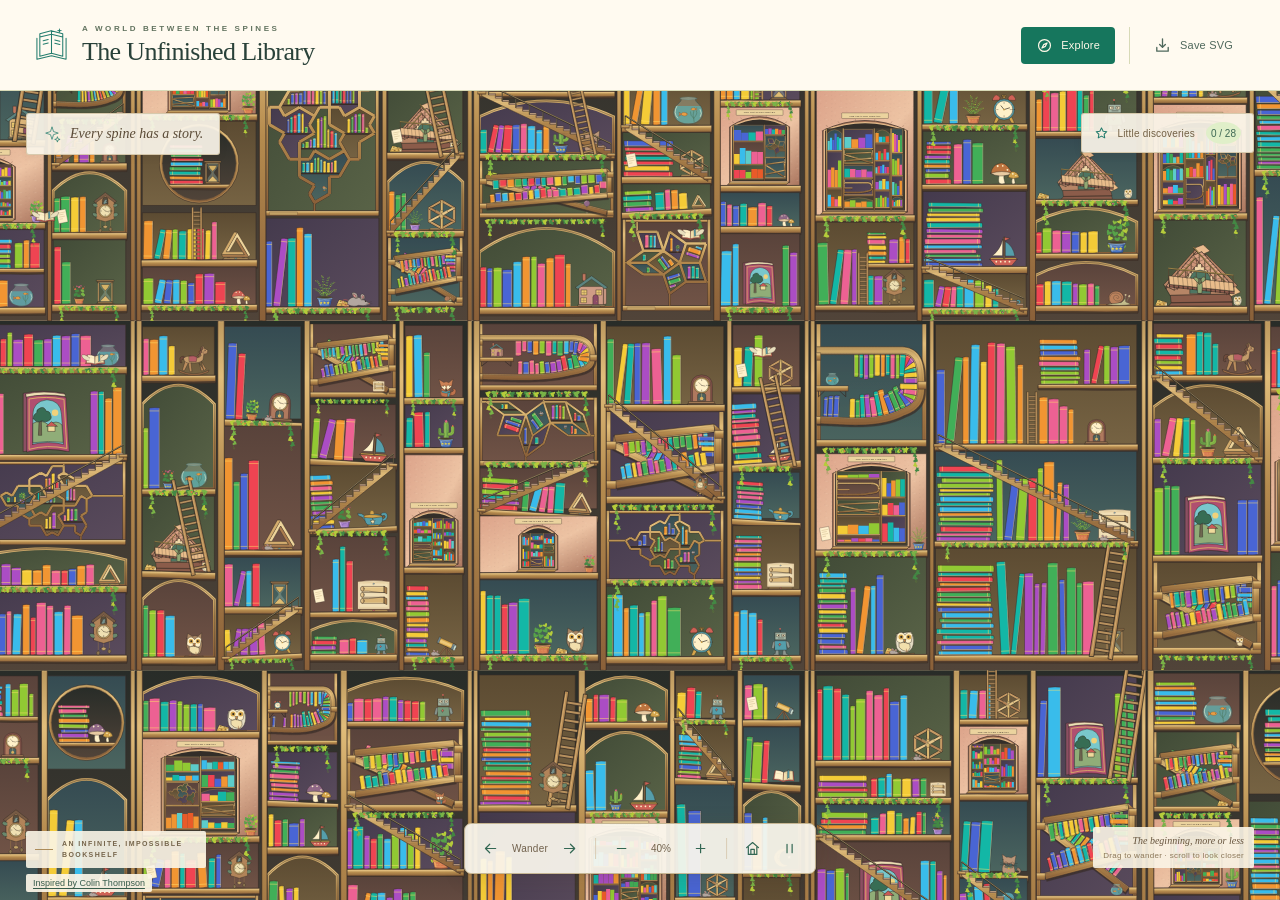
==== index.html @ 86d106a5 "Build infinite whimsical SVG library" ====
<!doctype html>
<html lang="en">
  <head>
    <meta charset="utf-8" />
    <meta name="viewport" content="width=device-width, initial-scale=1" />
    <meta name="theme-color" content="#f4efdf" />
    <meta name="description" content="Wander through an infinite illustrated library of 200 literary puns, curling shelves, impossible curios, Penrose and Hat compartments, and very small inhabitants." />
    <title>The Unfinished Library</title>
    <link rel="stylesheet" href="styles.css" />
    <script type="module" src="app.js"></script>
  </head>
  <body>
    <a class="skip-link" href="#stage">Skip to the bookshelf</a>
    <header class="masthead">
      <a class="wordmark" href="#stage" aria-label="The Unfinished Library, home">
        <svg class="wordmark-icon" viewBox="0 0 42 44" aria-hidden="true">
          <path d="M7 8.5 20.5 5l14 3.5v27L21 32 7 35.5zM21 5v27M7 12.5 21 9l13.5 3.5M11 17l6-1.5M11 21l6-1.5M25 16l6 1.5M25 20l6 1.5" />
          <path d="M3.5 14v25L21 35l17.5 4V14" />
          <path class="wordmark-star" d="m30.5 1.5.8 2.6 2.7.7-2.7.8-.8 2.6-.7-2.6-2.6-.8 2.6-.7z" />
        </svg>
        <span class="wordmark-copy">
          <span class="eyebrow">A world between the spines</span>
          <h1 class="library-title">The Unfinished Library</h1>
        </span>
      </a>
      <nav class="header-actions" aria-label="Library tools">
        <button id="explore-btn" class="button button-explore" type="button">
          <svg viewBox="0 0 20 20" aria-hidden="true"><circle cx="10" cy="10" r="7"/><path d="m13 7-2 4-4 2 2-4z"/></svg>
          <span>Explore</span>
        </button>
        <button id="export-btn" class="button button-quiet" type="button">
          <svg viewBox="0 0 20 20" aria-hidden="true"><path d="M10 3v9m-3-3 3 3 3-3M4 12v4h12v-4"/></svg>
          <span>Save SVG</span>
        </button>
      </nav>
    </header>

    <main id="stage" class="stage" tabindex="0" aria-label="Interactive illustrated bookshelf. Drag to wander, scroll to zoom. Use arrow keys to move and plus or minus to zoom.">
      <svg id="world" xmlns="http://www.w3.org/2000/svg" role="img" aria-label="An endless whimsical bookshelf with 200 literary puns, curved and folding shelves, Penrose and Hat compartments, impossible curios and stairways, tiny mice, toys, and toadstools" preserveAspectRatio="xMidYMid slice">
        <title>The Unfinished Library</title>
        <desc>A bright illustrated library of curling shelves, colourful books, potted plants and trailing vines that continues in every direction and within its own smallest shelves.</desc>
      </svg>

      <div class="intro-chip" aria-hidden="true">
        <svg viewBox="0 0 20 20"><path d="m10 2 1.7 5.3L17 9l-5.3 1.7L10 16l-1.7-5.3L3 9l5.3-1.7zM16 13l.7 2.3L19 16l-2.3.7L16 19l-.7-2.3L13 16l2.3-.7z"/></svg>
        <span>Every spine has a story.</span>
      </div>

      <div class="discovery-counter" title="Discover hidden inhabitants by selecting them">
        <svg viewBox="0 0 20 20" aria-hidden="true"><path d="m10 2.5 2.2 4.4 4.8.7-3.5 3.4.8 4.8-4.3-2.3-4.3 2.3.8-4.8L3 7.6l4.8-.7z"/></svg>
        <span class="counter-label">Little discoveries</span>
        <span id="found-count" class="counter-value">0</span>
      </div>

      <div id="book-toast" class="book-toast" role="status" aria-live="polite" hidden></div>

      <div class="navigation-dock" aria-label="View controls">
        <div class="dock-group wander-controls">
          <button id="pan-left" class="icon-button" type="button" aria-label="Wander left" title="Wander left (←)">
            <svg viewBox="0 0 20 20" aria-hidden="true"><path d="M16 10H4m5-5-5 5 5 5"/></svg>
          </button>
          <span class="dock-caption">Wander</span>
          <button id="pan-right" class="icon-button" type="button" aria-label="Wander right" title="Wander right (→)">
            <svg viewBox="0 0 20 20" aria-hidden="true"><path d="M4 10h12m-5-5 5 5-5 5"/></svg>
          </button>
        </div>
        <span class="dock-divider" aria-hidden="true"></span>
        <div class="dock-group zoom-controls">
          <button id="zoom-out" class="icon-button" type="button" aria-label="Zoom out" title="Zoom out (−)">
            <svg viewBox="0 0 20 20" aria-hidden="true"><path d="M5 10h10"/></svg>
          </button>
          <output id="zoom-readout" class="zoom-readout" aria-label="Zoom level">40%</output>
          <button id="zoom-in" class="icon-button" type="button" aria-label="Zoom in" title="Zoom in (+)">
            <svg viewBox="0 0 20 20" aria-hidden="true"><path d="M5 10h10M10 5v10"/></svg>
          </button>
        </div>
        <span class="dock-divider" aria-hidden="true"></span>
        <button id="home-btn" class="icon-button" type="button" aria-label="Return to the beginning" title="Return to the beginning (Home)">
          <svg viewBox="0 0 20 20" aria-hidden="true"><path d="m3 9 7-6 7 6M5 8v9h10V8M8 17v-6h4v6"/></svg>
        </button>
        <button id="motion-btn" class="icon-button" type="button" aria-label="Pause little animations" aria-pressed="false" title="Pause little animations">
          <svg class="pause-icon" viewBox="0 0 20 20" aria-hidden="true"><path d="M7 5v10M13 5v10"/></svg>
          <svg class="play-icon" viewBox="0 0 20 20" aria-hidden="true"><path d="m7 4 9 6-9 6z"/></svg>
        </button>
      </div>

      <div class="scene-caption">
        <span class="caption-rule" aria-hidden="true"></span>
        <span>An infinite, impossible bookshelf</span>
      </div>
      <div class="view-details">
        <span id="location-label">The beginning, more or less</span>
        <span id="hint">Drag to wander · scroll to look closer</span>
      </div>
      <a class="inspiration-credit" href="https://en.wikipedia.org/wiki/Colin_Thompson_(writer)" target="_blank" rel="noopener noreferrer">Inspired by Colin Thompson</a>
      <p id="status" class="sr-only" role="status" aria-live="polite"></p>
    </main>

  </body>
</html>
---- styles.css ----
:root {
  color-scheme: light;
  --paper: #fff4d6;
  --paper-light: #fffaf0;
  --ink: #294139;
  --ink-soft: #62735f;
  --brass: #237c6d;
  --line: #d8dab7;
  --accent: #16765d;
  --accent-hover: #125f52;
  --accent-soft: #e5f2d1;
  --header-height: 91px;
  font-family: "Avenir Next", Avenir, "Segoe UI", sans-serif;
  color: var(--ink);
  background: var(--paper);
}

* { box-sizing: border-box; }
html, body { width: 100%; height: 100%; margin: 0; overflow: hidden; }
body { display: flex; flex-direction: column; }
button, a { -webkit-tap-highlight-color: transparent; }
button { font: inherit; color: inherit; }
button:focus-visible, a:focus-visible, .stage:focus-visible { outline: 2px solid #158c7d; outline-offset: 4px; }
button { cursor: pointer; }
.skip-link { position: fixed; top: -60px; left: 15px; z-index: 20; padding: 11px 16px; background: var(--ink); color: var(--paper-light); border-radius: 4px; font-size: 12px; text-decoration: none; }
.skip-link:focus { top: 12px; }
svg { display: block; }
button svg, .discovery-counter svg { width: 19px; height: 19px; fill: none; stroke: currentColor; stroke-width: 1.4; stroke-linecap: round; stroke-linejoin: round; }

.masthead {
  position: relative;
  z-index: 10;
  flex: 0 0 var(--header-height);
  display: flex;
  align-items: center;
  justify-content: space-between;
  gap: 24px;
  padding: 0 34px;
  background: var(--paper-light);
  border-bottom: 1px solid var(--line);
}
.wordmark { display: flex; align-items: center; gap: 13px; color: var(--ink); text-decoration: none; white-space: nowrap; }
.wordmark-icon { width: 35px; height: 40px; fill: none; stroke: var(--brass); stroke-width: 1.25; stroke-linejoin: round; stroke-linecap: round; }
.wordmark-star { fill: var(--brass); stroke: none; }
.wordmark-copy { display: flex; flex-direction: column; gap: 4px; }
.eyebrow { font-size: 8px; font-weight: 600; letter-spacing: 2.6px; text-transform: uppercase; color: var(--ink-soft); }
.library-title { margin: 0; font-family: Georgia, "Times New Roman", serif; font-size: 26px; font-weight: 400; letter-spacing: -.65px; line-height: 1.13; }
.header-actions { display: flex; align-items: center; gap: 14px; }
.button { border: 0; display: inline-flex; align-items: center; justify-content: center; gap: 8px; height: 37px; padding: 0 13px; font-size: 11px; letter-spacing: .2px; transition: background .15s, color .15s; white-space: nowrap; }
.button-explore { background: var(--accent); color: #fff9e8; border-radius: 4px; padding: 0 15px; }
.button-explore:hover { background: var(--accent-hover); }
.button-explore svg { width: 17px; height: 17px; }
.button-quiet { background: transparent; color: #4f685c; }
.button-quiet:hover { background: var(--accent-soft); border-radius: 4px; }
.header-actions .button-quiet:last-child { border-left: 1px solid var(--line); padding-left: 23px; border-radius: 0; }

.stage { position: relative; flex: 1 1 auto; min-height: 0; width: 100%; overflow: hidden; background: #f9e9b8; touch-action: none; cursor: grab; isolation: isolate; }
.stage:focus { outline-offset: -3px; }
.stage.grabbing, .stage.is-dragging { cursor: grabbing; }
#world { display: block; width: 100%; height: 100%; background: #ffedbb; user-select: none; -webkit-user-select: none; }
#motion-world { position: absolute; inset: 0; width: 100%; height: 100%; overflow: hidden; pointer-events: none; user-select: none; -webkit-user-select: none; contain: layout paint style; transform: translateZ(0); will-change: transform; }
:is(#world,#motion-world) text { user-select: none; }
:is(#world,#motion-world) :is(.book,.discovery,.portal) { cursor: pointer; }
#motion-world .discovery { pointer-events: visiblePainted; }
#world .book:hover { filter: brightness(1.12); }
:is(#world,#motion-world) .discovery:hover { filter: brightness(1.15) drop-shadow(0 0 3px #fee8a4); }
#world .portal:hover { filter: brightness(1.16); }
/* Decorative foliage can drape over a spine or plaque without hiding its tap target. */
#world .trailing-vine { pointer-events: none; }

.intro-chip, .discovery-counter, .navigation-dock, .scene-caption, .view-details, .book-toast { position: absolute; z-index: 2; }
.intro-chip {
  top: 22px;
  left: 26px;
  display: flex;
  gap: 9px;
  align-items: center;
  padding: 11px 16px;
  border: 1px solid #cbbd9bbb;
  border-radius: 3px;
  background: #faf5e9ed;
  box-shadow: 0 2px 8px #3c291812;
  color: #5b4b37;
  pointer-events: none;
}
.intro-chip svg { width: 18px; height: 18px; fill: none; stroke: var(--brass); stroke-width: .8; }
.intro-chip span { font-family: Georgia, "Times New Roman", serif; font-size: 14px; font-style: italic; }
.discovery-counter { top: 22px; right: 26px; display: flex; align-items: center; gap: 8px; min-height: 40px; padding: 8px 12px; border: 1px solid #cbbd9bbb; border-radius: 3px; background: #faf5e9ed; color: #736145; box-shadow: 0 2px 8px #3c291812; }
.discovery-counter svg { width: 15px; height: 15px; stroke: var(--brass); }
.counter-label { font-size: 10px; letter-spacing: .2px; }
.counter-value { display: grid; place-items: center; min-width: 22px; height: 22px; padding: 0 5px; margin-left: 3px; border-radius: 50%; background: #e0efc9; color: #3d6753; font-size: 10px; font-variant-numeric: tabular-nums; }
.navigation-dock { bottom: 26px; left: 50%; transform: translateX(-50%); display: flex; align-items: center; gap: 4px; height: 51px; padding: 5px 9px; background: #faf7edee; border: 1px solid #c6b693; border-radius: 7px; box-shadow: 0 4px 22px #3c291825, 0 1px 2px #3c291813; }
.dock-group { display: flex; align-items: center; gap: 2px; }
.dock-caption { font-size: 10px; letter-spacing: .2px; color: #71614c; padding: 0 3px; }
.icon-button { display: inline-grid; place-items: center; width: 33px; height: 33px; flex: 0 0 auto; border: 0; border-radius: 4px; background: transparent; color: #326753; }
.icon-button:hover { background: #e5f1d4; }
.icon-button:active { background: #d4e8be; }
.icon-button svg { width: 17px; height: 17px; }
.dock-divider { width: 1px; height: 21px; background: #daceb6; margin: 0 5px; }
.zoom-readout { display: block; min-width: 42px; text-align: center; color: #71614c; font-size: 10px; font-variant-numeric: tabular-nums; }
.play-icon { display: none; }
body.paused .pause-icon, #motion-btn[aria-pressed="true"] .pause-icon { display: none; }
body.paused .play-icon, #motion-btn[aria-pressed="true"] .play-icon { display: block; }
.scene-caption { bottom: 32px; left: 26px; display: flex; align-items: center; gap: 9px; max-width: 180px; padding: 8px 9px; background: #fbf5e7e6; color: #76664c; border-radius: 2px; font-size: 7px; line-height: 1.5; font-weight: 600; text-transform: uppercase; letter-spacing: 1.4px; pointer-events: none; }
.caption-rule { width: 18px; height: 1px; background: #ac8b59; flex: 0 0 auto; }
.view-details { right: 26px; bottom: 32px; display: flex; flex-direction: column; gap: 5px; align-items: flex-end; padding: 8px 10px; background: #fbf5e7e6; border-radius: 2px; pointer-events: none; }
.inspiration-credit { position: absolute; z-index: 2; bottom: 8px; left: 26px; padding: 3px 7px; border-radius: 2px; background: #fbf5e7ed; color: #365b4b; font-size: 9px; line-height: 1.35; text-decoration: underline; text-underline-offset: 2px; cursor: pointer; }
.inspiration-credit:hover { color: #12674f; }
#location-label { font-family: Georgia, "Times New Roman", serif; font-size: 10px; color: #67543d; font-style: italic; }
#hint { font-size: 8px; letter-spacing: .3px; color: #8b7758; }
.book-toast { left: 50%; bottom: 93px; transform: translateX(-50%); max-width: min(470px, calc(100% - 40px)); padding: 14px 22px; background: #fcf6e9f5; border: 1px solid #bda77b; border-radius: 4px; box-shadow: 0 3px 16px #3c291829; text-align: center; font-family: Georgia, "Times New Roman", serif; color: #4c402d; font-size: 15px; line-height: 1.45; pointer-events: none; }
.book-toast small { display: block; margin-top: 3px; font-family: "Avenir Next", Avenir, "Segoe UI", sans-serif; font-size: 10px; color: #8b7758; }
[hidden] { display: none !important; }

.sr-only { position: absolute; width: 1px; height: 1px; padding: 0; margin: -1px; overflow: hidden; clip-path: inset(50%); white-space: nowrap; border: 0; }

.running-mouse { animation: mouse-scamper 7s ease-in-out infinite; transform-box: fill-box; transform-origin: center; }
.shelf-tile:nth-child(2n) .running-mouse { animation-delay: -3s; }
.floating-book { pointer-events: none; }
.flying-book-motion {
  translate: 0px 0px;
  rotate: 0deg;
  transform-box: view-box;
  transform-origin: 0px 0px;
  animation: book-flight-fallback var(--flight-duration, 48s) ease-in-out var(--flight-delay, 0s) infinite;
}
@supports (offset-path: path('M0 0 L1 1')) and (offset-anchor: 0px 0px) {
  .flying-book-motion {
    offset-path: var(--flight-path);
    offset-anchor: 0px 0px;
    offset-position: 0px 0px;
    offset-rotate: 0deg;
    animation-name: book-flight;
    animation-timing-function: linear;
  }
}
.twinkle { animation: star-twinkle 3.4s ease-in-out infinite; }
.swimming-fish {
  translate: 0px 0px;
  rotate: 0deg;
  transform-box: view-box;
  transform-origin: 0px 0px;
  animation: fish-swim var(--swim-duration, 12s) ease-in-out var(--swim-delay, 0s) infinite var(--swim-direction, normal);
}
.fish-tail {
  rotate: 0deg;
  animation: fish-tail-flick var(--tail-duration, .9s) ease-in-out var(--tail-delay, 0s) infinite;
}
.clock-pendulum {
  rotate: 0deg;
  transform-box: view-box;
  transform-origin: var(--pendulum-origin, 0px 0px);
  animation: pendulum-swing var(--pendulum-duration, 2.8s) ease-in-out var(--pendulum-delay, 0s) infinite;
}
.rocking-horse {
  rotate: 0deg;
  translate: 0px 0px;
  transform-box: view-box;
  transform-origin: var(--rock-origin, 0px 0px);
  animation: horse-rock var(--rock-duration, 3.6s) ease-in-out var(--rock-delay, 0s) infinite;
}
.falling-leaf {
  opacity: 0;
  translate: 0px 0px;
  rotate: 0deg;
  pointer-events: none;
  animation: leaf-fall var(--leaf-duration, 26s) linear var(--leaf-delay, 0s) infinite;
}
:is(body.paused, body.is-background) :is(.running-mouse, .flying-book-motion, .twinkle,
.swimming-fish, .fish-tail, .clock-pendulum, .falling-leaf, .rocking-horse) { animation-play-state: paused; }
.motion-still, .motion-still :is(.running-mouse,.flying-book-motion,.twinkle,.swimming-fish,.fish-tail,.clock-pendulum,.falling-leaf,.rocking-horse) { animation: none !important; }
@keyframes mouse-scamper { 0%, 15%, 85%, 100% { translate: 0 0; } 35%, 65% { translate: 64px -1px; } 45%, 55% { translate: 62px 0; } }
@keyframes book-flight { 0% { offset-distance: 0%; rotate: -4deg; } 50% { rotate: 4deg; } 100% { offset-distance: 100%; rotate: -4deg; } }
@keyframes book-flight-fallback {
  0%, 100% { translate: 0px 0px; rotate: -4deg; }
  25% { translate: var(--flight-x1, 400px) var(--flight-y1, -300px); rotate: 4deg; }
  50% { translate: var(--flight-x2, 700px) var(--flight-y2, 200px); rotate: -3deg; }
  75% { translate: var(--flight-x3, -100px) var(--flight-y3, 550px); rotate: 3deg; }
}
@keyframes star-twinkle { 0%, 100% { opacity: .55; } 50% { opacity: 1; } }
@keyframes fish-swim {
  0%, 100% { translate: -9px 1px; rotate: -1deg; }
  25% { translate: 0px -3px; rotate: 2deg; }
  50% { translate: 9px 0px; rotate: 1deg; }
  75% { translate: 0px 3px; rotate: -2deg; }
}
@keyframes fish-tail-flick { 0%, 100% { rotate: -7deg; } 50% { rotate: 7deg; } }
@keyframes pendulum-swing { 0%, 100% { rotate: -10deg; } 50% { rotate: 10deg; } }
@keyframes horse-rock { 0%, 100% { rotate: -4deg; translate: 0px 1px; } 25%, 75% { translate: 0px 0px; } 50% { rotate: 4deg; translate: 0px 1px; } }
@keyframes leaf-fall {
  0%, 78% { opacity: 0; translate: 0px 0px; rotate: 0deg; }
  80% { opacity: 1; translate: 0px 0px; rotate: 0deg; }
  85% { opacity: 1; translate: calc(var(--leaf-drift, 7px) * .7) calc(var(--leaf-drop, 64px) * .25); rotate: -13deg; }
  91% { opacity: 1; translate: calc(var(--leaf-drift, 7px) * -.4) calc(var(--leaf-drop, 64px) * .58); rotate: calc(var(--leaf-turn, 38deg) * .55); }
  97% { opacity: .7; translate: var(--leaf-drift, 7px) calc(var(--leaf-drop, 64px) * .90); rotate: var(--leaf-turn, 38deg); }
  100% { opacity: 0; translate: var(--leaf-drift, 7px) var(--leaf-drop, 64px); rotate: calc(var(--leaf-turn, 38deg) * 1.2); }
}

@media (max-width: 1040px) {
  .masthead { padding: 0 23px; }
  .header-actions { gap: 5px; }
  .scene-caption { max-width: 130px; font-size: 6px; letter-spacing: 1px; }
  .view-details { max-width: 190px; }
  #hint { font-size: 7px; }
}
@media (max-width: 760px) {
  :root { --header-height: 78px; }
  .masthead { gap: 12px; padding: 0 17px; }
  .wordmark { gap: 9px; }
  .wordmark-icon { width: 27px; height: 33px; }
  .library-title { font-size: 21px; }
  .eyebrow { font-size: 6px; letter-spacing: 1.9px; }
  .header-actions { gap: 4px; }
  .button { padding: 0 9px; }
  .button-quiet span { display: none; }
  .header-actions .button-quiet:last-child { padding-left: 12px; }
  .button-explore { font-size: 10px; }
  .button-explore svg { display: none; }
  .intro-chip { top: 16px; left: 17px; padding: 9px 12px; }
  .intro-chip span { font-size: 12px; }
  .intro-chip svg { width: 15px; height: 15px; }
  .discovery-counter { top: 16px; right: 17px; min-height: 34px; padding: 6px 9px; gap: 5px; }
  .counter-label { display: none; }
  .counter-value { min-width: 20px; height: 20px; margin: 0; }
  .scene-caption { display: none; }
  .inspiration-credit { top: 56px; bottom: auto; left: 17px; font-size: 8px; }
  .navigation-dock { bottom: 34px; height: 48px; padding: 4px 8px; gap: 2px; }
  .view-details { bottom: 9px; left: 17px; right: 17px; align-items: center; max-width: none; padding: 2px 8px; background: transparent; }
  #location-label { display: none; }
  #hint { font-size: 8px; background: #fbf5e7e8; padding: 3px 9px; border-radius: 2px; }
  .book-toast { bottom: 94px; font-size: 13px; padding: 11px 17px; }
}
@media (max-width: 450px) {
  .masthead { padding: 0 12px; gap: 8px; }
  .wordmark-icon { width: 24px; }
  .library-title { font-size: 18px; letter-spacing: -.5px; }
  .eyebrow { font-size: 5.5px; letter-spacing: 1.4px; }
  .wordmark { gap: 7px; }
  .header-actions { gap: 0; }
  .button { padding: 0 6px; }
  .button-explore { height: 31px; padding: 0 9px; font-size: 9px; }
  .header-actions .button-quiet:last-child { padding-left: 7px; }
  .button-quiet svg { width: 17px; height: 17px; }
  .dock-caption { font-size: 9px; }
  .dock-divider { margin: 0 3px; }
  .icon-button { width: 30px; height: 33px; }
  .zoom-readout { min-width: 39px; }
}
@media (prefers-reduced-motion: reduce) {
  *, *::before, *::after { scroll-behavior: auto !important; }
  .running-mouse, .flying-book-motion, .twinkle, .swimming-fish,
  .fish-tail, .clock-pendulum, .falling-leaf, .rocking-horse { animation: none; }
  .button { transition: none; }
}
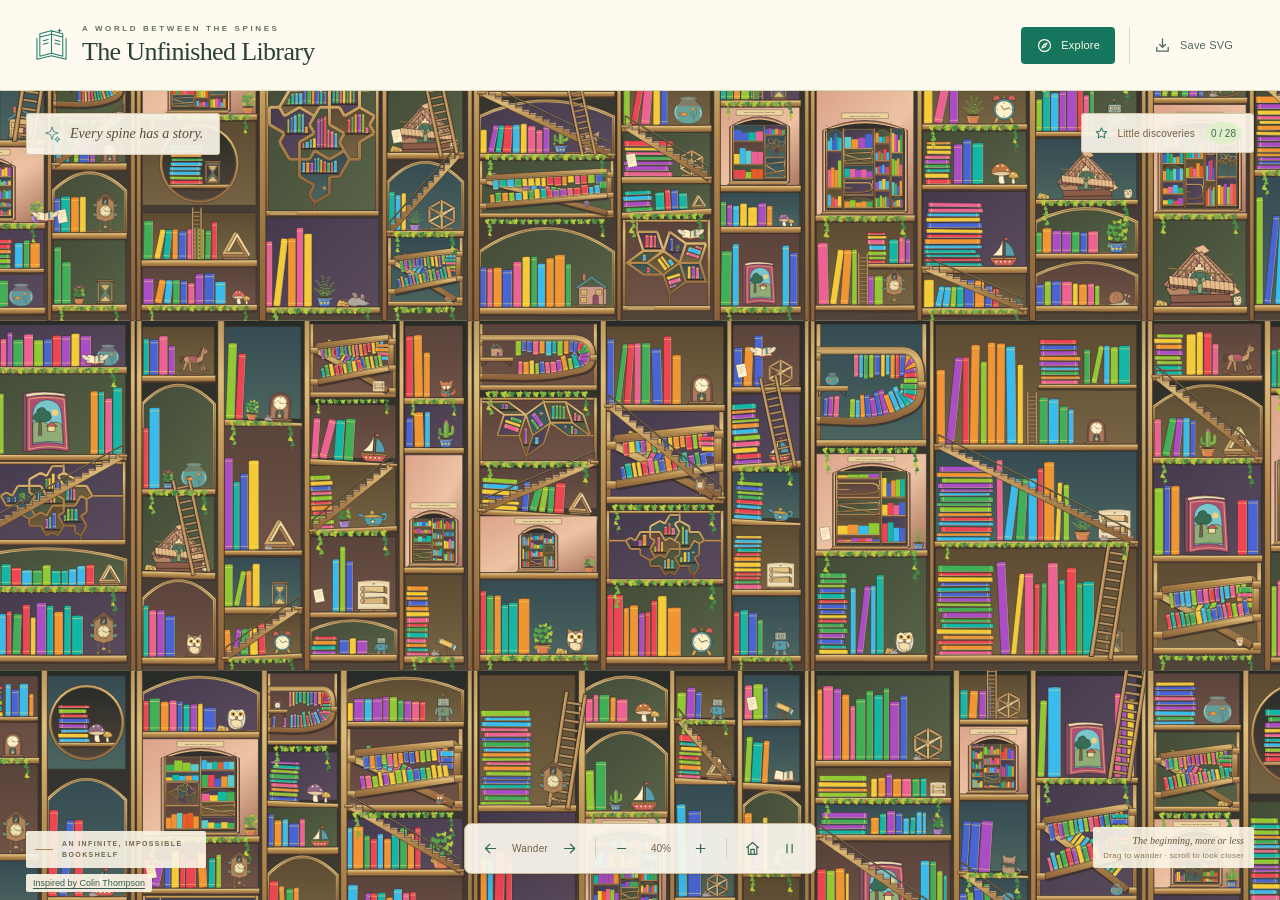
==== commit 0a9bf88b: "Add Gemini Nano story previews and expand the library - Expand the pun catalog to 600 book titles - " ====
--- a/index.html
+++ b/index.html
@@ -4,8 +4,9 @@
     <meta charset="utf-8" />
     <meta name="viewport" content="width=device-width, initial-scale=1" />
     <meta name="theme-color" content="#f4efdf" />
-    <meta name="description" content="Wander through an infinite illustrated library of 200 literary puns, curling shelves, impossible curios, Penrose and Hat compartments, and very small inhabitants." />
+    <meta name="description" content="Wander through an infinite illustrated library of punning book titles and quirky toys. If you're running Chrome and Gemini Nano is available, you can look inside some books for the start of the story that no one else has dreamt of so far!" />
     <title>The Unfinished Library</title>
+    <link rel="icon" type="image/svg+xml" sizes="any" href="favicon.svg" />
     <link rel="stylesheet" href="styles.css" />
     <script type="module" src="app.js"></script>
   </head>
@@ -36,7 +37,7 @@
     </header>
 
     <main id="stage" class="stage" tabindex="0" aria-label="Interactive illustrated bookshelf. Drag to wander, scroll to zoom. Use arrow keys to move and plus or minus to zoom.">
-      <svg id="world" xmlns="http://www.w3.org/2000/svg" role="img" aria-label="An endless whimsical bookshelf with 200 literary puns, curved and folding shelves, Penrose and Hat compartments, impossible curios and stairways, tiny mice, toys, and toadstools" preserveAspectRatio="xMidYMid slice">
+      <svg id="world" xmlns="http://www.w3.org/2000/svg" role="img" aria-label="An endless whimsical bookshelf with literary puns, curved and folding shelves, Penrose and Hat compartments, impossible curios and stairways, tiny mice, toys, and toadstools" preserveAspectRatio="xMidYMid slice">
         <title>The Unfinished Library</title>
         <desc>A bright illustrated library of curling shelves, colourful books, potted plants and trailing vines that continues in every direction and within its own smallest shelves.</desc>
       </svg>
@@ -53,6 +54,31 @@
       </div>
 
       <div id="book-toast" class="book-toast" role="status" aria-live="polite" hidden></div>
+      <div id="nano-status" class="nano-status" role="status" aria-live="polite" aria-atomic="true" hidden>
+        <svg class="nano-writer" viewBox="0 0 60 48" aria-hidden="true">
+          <path d="M11 25v19m0-10h13m-5 0v10" fill="none" stroke="#8b6444" stroke-width="2.4"/>
+          <path d="M20 23q-5 2-4 10l17 1-2-8-7-4Z" fill="#3f9981"/>
+          <path d="M19 32v9h10l3-8" fill="#4c6481"/>
+          <path d="M19 41v3h8m2-3v3h7" fill="none"/>
+          <path d="M20 20v5q4 3 7-1l-1-5" fill="#e8b38d"/>
+          <path d="M18 9q4-6 12-1l2 9q-3 7-9 6-7-2-5-14Z" fill="#efc5a0"/>
+          <path d="M17 14q-3-6 2-9 7-4 12 2l1 5-6-3-4 5-3-2Z" fill="#725044"/>
+          <path d="M25 14h.5m3.5.2h.5M28 16l2 2-3 .5m-3 1q2 2 4 .5" fill="none" stroke-width=".8"/>
+          <path d="M16 33q3 4 6 1m-2-8 5 6h7" fill="none"/>
+          <path d="M7 36h48v3H7Zm4 3v8m40-8v8" fill="#c18c59"/>
+          <path d="m31 30 18-2 6 6-19 1Z" fill="#fff5d5" stroke-width=".8"/>
+          <path d="m36 32 8-.7m-6 2 10-.8" fill="none" stroke="#baaa86" stroke-width=".6"/>
+          <g class="nano-writing-hand">
+            <path d="m28 25 8 5 7 .8" fill="none" stroke="#3f9981" stroke-width="4"/>
+            <path d="m36 30 5 1q3-3 5-1l-3 3-6-1" fill="#efc5a0" stroke-width=".8"/>
+            <path d="m43 32 5-9" fill="none" stroke="#685043" stroke-width="1.6"/>
+            <path d="m43 32-1 2" fill="none" stroke="#cfaa5d" stroke-width="1"/>
+          </g>
+          <path d="M52 27h5v6h-5Zm5 1h2v3h-2" fill="#c65f67" stroke-width=".8"/>
+        </svg>
+        <span class="nano-status-copy">Writing infinite stories...</span>
+        <span id="nano-progress" class="sr-only"></span>
+      </div>
 
       <div class="navigation-dock" aria-label="View controls">
         <div class="dock-group wander-controls">
@@ -96,5 +122,55 @@
       <p id="status" class="sr-only" role="status" aria-live="polite"></p>
     </main>
 
+    <dialog id="book-reader" class="book-reader" aria-labelledby="reader-title">
+      <div class="reader-heading">
+        <span class="reader-eyebrow">A world between the covers</span>
+        <button id="reader-close" class="reader-close" type="button" aria-label="Return book to shelf" autofocus>
+          <svg viewBox="0 0 20 20" aria-hidden="true"><path d="m5 5 10 10M15 5 5 15"/></svg>
+        </button>
+      </div>
+      <div id="reader-volume" class="reader-volume">
+        <div class="reader-page-edge" aria-hidden="true"></div>
+        <article id="reader-story-page" class="reader-page reader-story-page" aria-hidden="true" inert>
+          <h2 id="reader-story-heading">The First Page</h2>
+          <div class="reader-prose">
+            <p id="reader-story-book" class="reader-story-book"></p>
+            <p id="reader-text"></p>
+          </div>
+          <span class="reader-page-number" aria-hidden="true">1</span>
+        </article>
+        <div id="reader-title-leaf" class="reader-title-leaf">
+          <article id="reader-title-page" class="reader-page reader-title-page" aria-hidden="false">
+            <h2 id="reader-title"></h2>
+            <div class="reader-prose">
+              <p id="reader-description"></p>
+              <small id="reader-credit"></small>
+              <p class="reader-reading-hint">If you're running Chrome and Gemini Nano is available, you can look inside some books for the start of the story that no one else has dreamt of so far!</p>
+            </div>
+          </article>
+          <div class="reader-page reader-title-back" aria-hidden="true">
+            <svg class="reader-leaf-ornament" viewBox="0 0 70 70" aria-hidden="true"><path d="M35 9v16M35 45v16M9 35h16M45 35h16M35 21l14 14-14 14-14-14zM35 29l6 6-6 6-6-6z"/></svg>
+          </div>
+        </div>
+        <div class="reader-cover" aria-hidden="true">
+          <div class="reader-cover-face reader-cover-front">
+            <span class="reader-cover-edition">The Unfinished Library</span>
+            <span id="reader-cover-title" class="reader-cover-name"></span>
+            <svg class="reader-cover-flourish" viewBox="0 0 70 25" aria-hidden="true"><path d="M3 12h20m24 0h20M24 12l11-9 11 9-11 9zM31 12h8"/></svg>
+            <span class="reader-cover-footnote">A curious little volume</span>
+          </div>
+          <div class="reader-cover-face reader-cover-inside">
+            <span class="reader-cover-edition">The Unfinished Library</span>
+            <span id="reader-inside-title" class="reader-cover-name"></span>
+            <svg class="reader-cover-flourish" viewBox="0 0 70 25" aria-hidden="true"><path d="M3 12h20m24 0h20M24 12l11-9 11 9-11 9zM31 12h8"/></svg>
+            <span class="reader-cover-footnote">A curious little volume</span>
+          </div>
+        </div>
+      </div>
+      <div class="reader-footer">
+        <p id="reader-status" class="reader-status" role="status" aria-live="polite"></p>
+      </div>
+    </dialog>
+
   </body>
 </html>
--- a/styles.css
+++ b/styles.css
@@ -89,6 +89,13 @@
 .discovery-counter svg { width: 15px; height: 15px; stroke: var(--brass); }
 .counter-label { font-size: 10px; letter-spacing: .2px; }
 .counter-value { display: grid; place-items: center; min-width: 22px; height: 22px; padding: 0 5px; margin-left: 3px; border-radius: 50%; background: #e0efc9; color: #3d6753; font-size: 10px; font-variant-numeric: tabular-nums; }
+.nano-status { position: absolute; z-index: 2; top: 70px; right: 26px; display: flex; align-items: center; gap: 8px; max-width: min(240px, calc(100% - 52px)); margin: 0; padding: 7px 10px; border: 1px solid #cbbd9bbb; border-radius: 3px; background: #faf5e9ed; color: #426753; font-size: 10px; line-height: 1.45; font-variant-numeric: tabular-nums; pointer-events: none; }
+.nano-writer { width: 50px; height: 40px; flex: 0 0 auto; stroke: #395647; stroke-width: 1.1; stroke-linecap: round; stroke-linejoin: round; }
+.nano-status-copy { min-width: 0; overflow-wrap: break-word; }
+.nano-writing-hand { transform-box: view-box; transform-origin: 28px 25px; animation: nano-writing 1.4s ease-in-out infinite; }
+.nano-status[hidden] .nano-writing-hand { animation: none; }
+body:is(.paused, .is-background) .nano-writing-hand { animation-play-state: paused; }
+@keyframes nano-writing { 0%, 100% { transform: rotate(-3deg); } 45% { transform: rotate(5deg); } }
 .navigation-dock { bottom: 26px; left: 50%; transform: translateX(-50%); display: flex; align-items: center; gap: 4px; height: 51px; padding: 5px 9px; background: #faf7edee; border: 1px solid #c6b693; border-radius: 7px; box-shadow: 0 4px 22px #3c291825, 0 1px 2px #3c291813; }
 .dock-group { display: flex; align-items: center; gap: 2px; }
 .dock-caption { font-size: 10px; letter-spacing: .2px; color: #71614c; padding: 0 3px; }
@@ -110,6 +117,206 @@
 #hint { font-size: 8px; letter-spacing: .3px; color: #8b7758; }
 .book-toast { left: 50%; bottom: 93px; transform: translateX(-50%); max-width: min(470px, calc(100% - 40px)); padding: 14px 22px; background: #fcf6e9f5; border: 1px solid #bda77b; border-radius: 4px; box-shadow: 0 3px 16px #3c291829; text-align: center; font-family: Georgia, "Times New Roman", serif; color: #4c402d; font-size: 15px; line-height: 1.45; pointer-events: none; }
 .book-toast small { display: block; margin-top: 3px; font-family: "Avenir Next", Avenir, "Segoe UI", sans-serif; font-size: 10px; color: #8b7758; }
+.book-toast.has-reader-control { pointer-events: auto; }
+.book-look-inside {
+  display: inline-flex;
+  align-items: center;
+  gap: 6px;
+  margin-top: 10px;
+  padding: 7px 11px;
+  border: 1px solid #6b8e6b;
+  border-radius: 3px;
+  background: #e8efda;
+  color: #315747;
+  font-family: "Avenir Next", Avenir, "Segoe UI", sans-serif;
+  font-size: 11px;
+  line-height: 1.2;
+  pointer-events: auto;
+}
+.book-look-inside:hover { background: #dae9c7; }
+.book-look-inside svg { width: 16px; height: 16px; }
+
+.book-reader {
+  --cover-color: #27877c;
+  --cover-ink: #fff2c1;
+  --book-from-x: 0px;
+  --book-from-y: 0px;
+  --book-from-scale: .1;
+  --book-from-angle: 0deg;
+  width: min(860px, calc(100vw - 28px));
+  max-width: none;
+  max-height: calc(100dvh - 24px);
+  margin: auto;
+  padding: 0;
+  overflow: visible;
+  border: 0;
+  background: transparent;
+  color: #fff8e5;
+  user-select: text;
+  -webkit-user-select: text;
+}
+.book-reader::backdrop { background: #18231ac9; }
+.reader-heading {
+  display: flex;
+  justify-content: space-between;
+  align-items: center;
+  gap: 14px;
+  margin: 0 3px 18px;
+}
+.reader-eyebrow { font-size: 9px; line-height: 1.4; font-weight: 600; letter-spacing: 2.3px; text-transform: uppercase; }
+.reader-close {
+  display: inline-grid;
+  place-items: center;
+  width: 34px;
+  height: 34px;
+  flex: 0 0 auto;
+  padding: 0;
+  border: 1px solid #fff1c55c;
+  border-radius: 50%;
+  background: #182c25;
+  color: #fff5da;
+}
+.reader-close:hover { background: #345347; }
+.reader-close svg { width: 17px; height: 17px; }
+.reader-volume {
+  position: relative;
+  width: 100%;
+  height: min(440px, calc(100dvh - 170px));
+  min-height: 140px;
+  perspective: 1900px;
+  transform-origin: 75% 50%;
+}
+.reader-page-edge {
+  position: absolute;
+  inset: 7px -4px -5px 50%;
+  border: 1px solid #79664d;
+  border-radius: 0 5px 5px 0;
+  background: repeating-linear-gradient(0deg, #cabaa0 0 1px, #f1e5c9 1px 3px);
+  box-shadow: 0 15px 28px #0005;
+}
+.reader-page {
+  position: absolute;
+  inset: 0 0 0 50%;
+  display: flex;
+  flex-direction: column;
+  min-height: 0;
+  padding: clamp(18px, 3.8vw, 43px) clamp(17px, 4vw, 46px) 24px;
+  border: 1px solid #cab797;
+  border-radius: 0 3px 3px 0;
+  background: linear-gradient(90deg, #c2ad8499, transparent 9%), linear-gradient(113deg, #fff9e6, #f4e6c6);
+  color: #493c2c;
+}
+.reader-story-page { z-index: 1; visibility: hidden; }
+.book-reader:is(.is-turning-page, .is-story-open) .reader-story-page { visibility: visible; }
+.reader-title-leaf {
+  position: absolute;
+  z-index: 3;
+  inset: 0 0 0 50%;
+  transform-style: preserve-3d;
+  transform-origin: left center;
+  transform: rotateY(0deg);
+}
+.reader-title-leaf .reader-page { inset: 0; backface-visibility: hidden; }
+.reader-title-page { transform: translateZ(.7px); }
+.reader-title-back { transform: rotateY(180deg); justify-content: center; align-items: center; background: linear-gradient(90deg, #f4e6c6, #fff9e6 90%, #c2ad8499); }
+.reader-leaf-ornament { width: 54px; height: 54px; fill: none; stroke: #cbb68f; stroke-width: .7; }
+.book-reader.is-turning-page .reader-title-leaf { animation: reader-turn-page 850ms cubic-bezier(.4, .1, .2, 1) both; }
+.book-reader.is-story-open .reader-title-leaf { transform: rotateY(-180deg); }
+#reader-title, #reader-story-heading {
+  flex: 0 0 auto;
+  margin: 0 0 18px;
+  padding-bottom: 17px;
+  border-bottom: 1px solid #cdb791;
+  font-family: Georgia, "Times New Roman", serif;
+  font-size: clamp(18px, 3.3vw, 29px);
+  line-height: 1.15;
+  font-weight: 400;
+  overflow-wrap: anywhere;
+  text-wrap: balance;
+}
+.reader-prose {
+  min-height: 0;
+  overflow: auto;
+  overscroll-behavior: contain;
+  scrollbar-color: #b5a17f transparent;
+  scrollbar-width: thin;
+}
+#reader-text, #reader-description {
+  margin: 0;
+  font-family: Georgia, "Times New Roman", serif;
+  font-size: clamp(14px, 1.8vw, 17px);
+  line-height: 1.65;
+  white-space: pre-line;
+}
+#reader-text { font-size: clamp(14px, 1.6vw, 15px); line-height: 1.55; }
+#reader-text::first-letter { color: #8d4539; }
+#reader-credit { display: block; margin-top: 19px; font-size: 10px; line-height: 1.55; color: #897456; }
+.reader-reading-hint { margin: 17px 0 0; padding-top: 13px; border-top: 1px solid #d7c6a6; font-size: 10px; line-height: 1.55; color: #756447; }
+.reader-story-book { margin: 0 0 12px; font-family: Georgia, "Times New Roman", serif; font-size: 13px; line-height: 1.4; font-style: italic; color: #897456; overflow-wrap: anywhere; }
+.reader-page-number {
+  display: block;
+  flex: 0 0 auto;
+  padding-top: 12px;
+  margin-top: auto;
+  text-align: center;
+  font-family: Georgia, "Times New Roman", serif;
+  color: #978268;
+  font-size: 11px;
+}
+.reader-cover {
+  position: absolute;
+  z-index: 2;
+  inset: 0 0 0 50%;
+  transform-style: preserve-3d;
+  transform-origin: left center;
+  transform: rotateY(-160deg);
+}
+.reader-cover-face {
+  position: absolute;
+  inset: 0;
+  display: flex;
+  flex-direction: column;
+  align-items: center;
+  justify-content: center;
+  gap: clamp(13px, 3vw, 30px);
+  padding: clamp(15px, 3.4vw, 42px);
+  border: 1px solid #1c261966;
+  border-radius: 2px 6px 6px 2px;
+  background-color: var(--cover-color);
+  background-image: linear-gradient(90deg, #0003, transparent 5%, #fff1 6%, transparent 9%, transparent 90%, #0001), repeating-linear-gradient(17deg, transparent 0 3px, #ffffff05 3px 4px);
+  color: var(--cover-ink);
+  box-shadow: inset 0 0 0 7px #00000014, inset 0 0 0 9px #fff3;
+  backface-visibility: hidden;
+}
+.reader-cover-front { transform: translateZ(1px); }
+.reader-cover-inside { transform: rotateY(180deg); box-shadow: inset 0 0 0 7px #00000014, inset 0 0 0 9px #fff3, 0 10px 20px #0004; }
+.reader-cover-edition { font-size: 8px; font-weight: 600; line-height: 1.4; text-align: center; text-transform: uppercase; letter-spacing: 2px; opacity: .8; }
+.reader-cover-name { font-family: Georgia, "Times New Roman", serif; font-size: clamp(21px, 4.4vw, 38px); font-weight: 400; line-height: 1.14; text-align: center; overflow-wrap: anywhere; text-wrap: balance; }
+.reader-cover-flourish { width: 62px; height: 23px; flex: 0 0 auto; fill: none; stroke: currentColor; stroke-width: .8; opacity: .8; }
+.reader-cover-footnote { font-family: Georgia, "Times New Roman", serif; font-size: 10px; line-height: 1.4; text-align: center; font-style: italic; opacity: .8; }
+.reader-footer { min-height: 37px; margin: 22px 0 0; text-align: center; }
+.reader-status { margin: 0; font-size: 11px; line-height: 1.55; color: #fff3d3; }
+.book-reader.is-opening .reader-volume { animation: reader-pull 1100ms cubic-bezier(.19, .65, .2, 1) both; }
+.book-reader.is-opening .reader-cover { z-index: 4; animation: reader-open 1100ms cubic-bezier(.4, .05, .25, 1) both; }
+.book-reader.is-opening :is(.reader-title-leaf, .reader-page-edge) { animation: reader-page-reveal 1100ms linear both; }
+.book-reader.is-returning .reader-volume { animation: reader-return 250ms ease-in both; }
+.book-reader.is-returning .reader-cover { z-index: 4; animation: reader-close 250ms ease-in both; }
+.book-reader.is-returning :is(.reader-title-leaf, .reader-story-page, .reader-page-edge) { animation: reader-page-hide 250ms linear both; }
+.book-reader.is-returning::backdrop { background: #18231a00; transition: background-color 250ms ease-in; }
+@keyframes reader-pull {
+  0% { transform: translate(var(--book-from-x), var(--book-from-y)) scale(var(--book-from-scale)) rotate(var(--book-from-angle)); }
+  49% { transform: translate(0, 0) scale(1) rotate(0deg); }
+  100% { transform: translate(0, 0) scale(1) rotate(0deg); }
+}
+@keyframes reader-open { 0%, 37% { transform: rotateY(0deg); } 100% { transform: rotateY(-160deg); } }
+@keyframes reader-page-reveal { 0%, 35% { opacity: 0; } 45%, 100% { opacity: 1; } }
+@keyframes reader-return {
+  0%, 35% { transform: translate(0, 0) scale(1) rotate(0deg); }
+  100% { transform: translate(var(--book-from-x), var(--book-from-y)) scale(var(--book-from-scale)) rotate(var(--book-from-angle)); }
+}
+@keyframes reader-close { 0% { transform: rotateY(-160deg); } 60%, 100% { transform: rotateY(0deg); } }
+@keyframes reader-page-hide { 0%, 40% { opacity: 1; } 65%, 100% { opacity: 0; } }
+@keyframes reader-turn-page { from { transform: rotateY(0deg); } to { transform: rotateY(-180deg); } }
 [hidden] { display: none !important; }
 
 .sr-only { position: absolute; width: 1px; height: 1px; padding: 0; margin: -1px; overflow: hidden; clip-path: inset(50%); white-space: nowrap; border: 0; }
@@ -166,7 +373,7 @@
   pointer-events: none;
   animation: leaf-fall var(--leaf-duration, 26s) linear var(--leaf-delay, 0s) infinite;
 }
-:is(body.paused, body.is-background) :is(.running-mouse, .flying-book-motion, .twinkle,
+:is(body.paused, body.is-background, body.is-reading) :is(.running-mouse, .flying-book-motion, .twinkle,
 .swimming-fish, .fish-tail, .clock-pendulum, .falling-leaf, .rocking-horse) { animation-play-state: paused; }
 .motion-still, .motion-still :is(.running-mouse,.flying-book-motion,.twinkle,.swimming-fish,.fish-tail,.clock-pendulum,.falling-leaf,.rocking-horse) { animation: none !important; }
 @keyframes mouse-scamper { 0%, 15%, 85%, 100% { translate: 0 0; } 35%, 65% { translate: 64px -1px; } 45%, 55% { translate: 62px 0; } }
@@ -222,6 +429,8 @@
   .discovery-counter { top: 16px; right: 17px; min-height: 34px; padding: 6px 9px; gap: 5px; }
   .counter-label { display: none; }
   .counter-value { min-width: 20px; height: 20px; margin: 0; }
+  .nano-status { top: 58px; right: 17px; gap: 6px; max-width: min(170px, calc(100% - 185px)); padding: 6px 8px; font-size: 9px; }
+  .nano-writer { width: 44px; height: 36px; }
   .scene-caption { display: none; }
   .inspiration-credit { top: 56px; bottom: auto; left: 17px; font-size: 8px; }
   .navigation-dock { bottom: 34px; height: 48px; padding: 4px 8px; gap: 2px; }
@@ -245,10 +454,47 @@
   .dock-divider { margin: 0 3px; }
   .icon-button { width: 30px; height: 33px; }
   .zoom-readout { min-width: 39px; }
+  .reader-heading { margin-bottom: 13px; }
+  .reader-eyebrow { max-width: 230px; font-size: 8px; letter-spacing: 1.7px; }
+  .reader-volume { height: min(390px, calc(100dvh - 160px)); perspective: 1400px; }
+  .reader-cover-face { gap: 17px; padding: 17px 14px; }
+  .reader-cover-edition { font-size: 6px; letter-spacing: 1px; }
+  .reader-cover-name { font-size: 22px; }
+  .reader-cover-footnote { font-size: 8px; }
+  .reader-page { padding: 20px 15px 16px; }
+  #reader-title, #reader-story-heading { font-size: 19px; margin-bottom: 12px; padding-bottom: 12px; }
+  #reader-text, #reader-description { font-size: 14px; line-height: 1.55; }
+  #reader-credit { font-size: 8px; }
+  .reader-reading-hint { font-size: 9px; }
+  .reader-story-book { font-size: 12px; margin-bottom: 12px; }
+  .reader-footer { margin-top: 18px; }
+  .reader-status { font-size: 10px; }
+}
+@media (max-height: 500px) {
+  .reader-heading { margin-bottom: 8px; }
+  .reader-close { width: 28px; height: 28px; }
+  .reader-eyebrow { font-size: 8px; }
+  .reader-volume { height: calc(100dvh - 105px); min-height: 0; }
+  .reader-cover-face { gap: 0; padding: 16px 20px; }
+  .reader-cover-edition, .reader-cover-flourish, .reader-cover-footnote { display: none; }
+  .reader-cover-name { max-height: 100%; overflow: auto; font-size: clamp(18px, 3.6vw, 28px); }
+  .reader-page { padding: 14px 20px 10px; }
+  #reader-title, #reader-story-heading { font-size: clamp(17px, 2.6vw, 24px); margin-bottom: 8px; padding-bottom: 8px; }
+  #reader-text, #reader-description { font-size: 14px; line-height: 1.5; }
+  #reader-credit { margin-top: 12px; font-size: 8px; }
+  .reader-page-number { padding-top: 6px; font-size: 10px; }
+  .reader-footer { min-height: 20px; margin-top: 10px; }
+  .reader-status { font-size: 10px; line-height: 1.4; }
 }
 @media (prefers-reduced-motion: reduce) {
   *, *::before, *::after { scroll-behavior: auto !important; }
   .running-mouse, .flying-book-motion, .twinkle, .swimming-fish,
   .fish-tail, .clock-pendulum, .falling-leaf, .rocking-horse { animation: none; }
+  .nano-writing-hand { animation: none; }
   .button { transition: none; }
-}
+  .book-reader.is-opening :is(.reader-volume, .reader-cover, .reader-title-leaf, .reader-page-edge),
+  .book-reader.is-returning :is(.reader-volume, .reader-cover, .reader-title-leaf, .reader-story-page, .reader-page-edge),
+  .book-reader.is-turning-page .reader-title-leaf { animation: none; }
+  .book-reader.is-turning-page .reader-title-leaf { transform: rotateY(-180deg); }
+  .book-reader.is-returning::backdrop { transition: none; }
+}
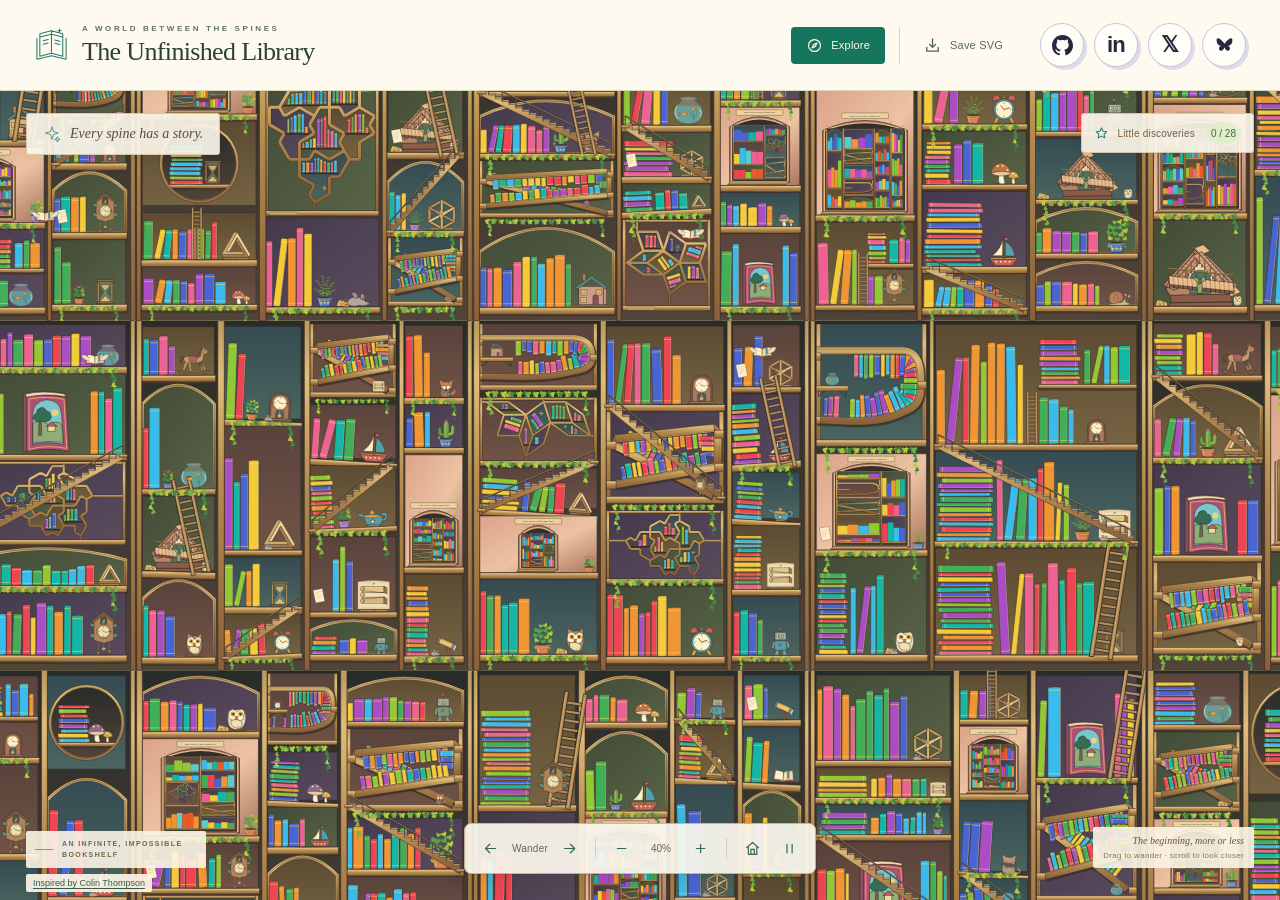
==== commit 412e13f2: "Add social profile badges to library header Match the GitHub, LinkedIn, X, and Bluesky badges and pr" ====
--- a/index.html
+++ b/index.html
@@ -29,10 +29,21 @@
           <svg viewBox="0 0 20 20" aria-hidden="true"><circle cx="10" cy="10" r="7"/><path d="m13 7-2 4-4 2 2-4z"/></svg>
           <span>Explore</span>
         </button>
-        <button id="export-btn" class="button button-quiet" type="button">
+        <button id="export-btn" class="button button-quiet" type="button" aria-label="Save SVG">
           <svg viewBox="0 0 20 20" aria-hidden="true"><path d="M10 3v9m-3-3 3 3 3-3M4 12v4h12v-4"/></svg>
           <span>Save SVG</span>
         </button>
+      </nav>
+      <nav class="social-links" aria-label="Social profiles">
+        <a class="social-link" href="https://github.com/jasvir" target="_blank" rel="noopener noreferrer" aria-label="GitHub" title="GitHub">
+          <!-- Official Primer Octicons mark-github-16; see THIRD_PARTY_NOTICES.txt. -->
+          <svg viewBox="0 0 16 16" aria-hidden="true" focusable="false"><path d="M6.766 11.328c-2.063-.25-3.516-1.734-3.516-3.656 0-.781.281-1.625.75-2.188-.203-.515-.172-1.609.063-2.062.625-.078 1.468.25 1.968.703.594-.187 1.219-.281 1.985-.281.765 0 1.39.094 1.953.265.484-.437 1.344-.765 1.969-.687.218.422.25 1.515.046 2.047.5.593.766 1.39.766 2.203 0 1.922-1.453 3.375-3.547 3.64.531.344.89 1.094.89 1.954v1.625c0 .468.391.734.86.547C13.781 14.359 16 11.53 16 8.03 16 3.61 12.406 0 7.984 0 3.563 0 0 3.61 0 8.031a7.88 7.88 0 0 0 5.172 7.422c.422.156.828-.125.828-.547v-1.25c-.219.094-.5.156-.75.156-1.031 0-1.64-.562-2.078-1.609-.172-.422-.36-.672-.719-.719-.187-.015-.25-.093-.25-.187 0-.188.313-.328.625-.328.453 0 .844.281 1.25.86.313.452.64.655 1.031.655s.641-.14 1-.5c.266-.265.47-.5.657-.656"/></svg>
+        </a>
+        <a class="social-link" href="https://www.linkedin.com/in/jasvirnagra/" target="_blank" rel="noopener noreferrer" aria-label="LinkedIn" title="LinkedIn"><span class="social-link-label" aria-hidden="true">in</span></a>
+        <a class="social-link" href="https://x.com/jasvir" target="_blank" rel="noopener noreferrer" aria-label="X" title="X"><span class="social-link-label" aria-hidden="true">𝕏</span></a>
+        <a class="social-link" href="https://bsky.app/profile/jasvir.bsky.social" target="_blank" rel="noopener noreferrer" aria-label="Bluesky" title="Bluesky">
+          <svg viewBox="0 0 24 24" aria-hidden="true"><path d="M12 10C9 5 3 1 3 6c0 5 3 7 7 6-6 0-5 7-1 6 2-1 3-4 3-4s1 3 3 4c4 1 5-6-1-6 4 1 7-1 7-6 0-5-6-1-9 4Z"/></svg>
+        </a>
       </nav>
     </header>
 
--- a/styles.css
+++ b/styles.css
@@ -45,7 +45,13 @@
 .wordmark-copy { display: flex; flex-direction: column; gap: 4px; }
 .eyebrow { font-size: 8px; font-weight: 600; letter-spacing: 2.6px; text-transform: uppercase; color: var(--ink-soft); }
 .library-title { margin: 0; font-family: Georgia, "Times New Roman", serif; font-size: 26px; font-weight: 400; letter-spacing: -.65px; line-height: 1.13; }
-.header-actions { display: flex; align-items: center; gap: 14px; }
+.header-actions { display: flex; align-items: center; gap: 14px; margin-left: auto; flex: 0 0 auto; }
+.social-links { display: flex; align-items: center; gap: 10px; flex: 0 0 auto; }
+.social-link { display: inline-grid; place-items: center; min-width: 44px; min-height: 44px; border: 1px solid #c7c5d4; border-radius: 50%; background: #fffdf7; color: #29273e; box-shadow: 3px 3px 0 #dedbea; text-decoration: none; transition: transform .15s, background-color .15s; }
+.social-link:hover { background: #fff; transform: translate(-1px, -1px); }
+.social-link:active { transform: translate(1px, 1px); }
+.social-link svg { width: 21px; height: 21px; fill: currentColor; stroke: none; }
+.social-link-label { font-family: Arial, sans-serif; font-size: 22px; font-weight: 700; line-height: 1; letter-spacing: -.7px; }
 .button { border: 0; display: inline-flex; align-items: center; justify-content: center; gap: 8px; height: 37px; padding: 0 13px; font-size: 11px; letter-spacing: .2px; transition: background .15s, color .15s; white-space: nowrap; }
 .button-explore { background: var(--accent); color: #fff9e8; border-radius: 4px; padding: 0 15px; }
 .button-explore:hover { background: var(--accent-hover); }
@@ -406,6 +412,10 @@
 @media (max-width: 1040px) {
   .masthead { padding: 0 23px; }
   .header-actions { gap: 5px; }
+  .social-links { gap: 8px; }
+  .social-link { min-width: 36px; min-height: 36px; }
+  .social-link svg { width: 18px; height: 18px; }
+  .social-link-label { font-size: 20px; }
   .scene-caption { max-width: 130px; font-size: 6px; letter-spacing: 1px; }
   .view-details { max-width: 190px; }
   #hint { font-size: 7px; }
@@ -418,6 +428,8 @@
   .library-title { font-size: 21px; }
   .eyebrow { font-size: 6px; letter-spacing: 1.9px; }
   .header-actions { gap: 4px; }
+  .social-links { gap: 7px; }
+  .social-link { min-width: 32px; min-height: 32px; }
   .button { padding: 0 9px; }
   .button-quiet span { display: none; }
   .header-actions .button-quiet:last-child { padding-left: 12px; }
@@ -438,6 +450,12 @@
   #location-label { display: none; }
   #hint { font-size: 8px; background: #fbf5e7e8; padding: 3px 9px; border-radius: 2px; }
   .book-toast { bottom: 94px; font-size: 13px; padding: 11px 17px; }
+}
+@media (max-width: 840px) {
+  :root { --header-height: 108px; }
+  .masthead { display: grid; grid-template-columns: minmax(0, 1fr) auto; grid-template-rows: auto auto; align-content: center; gap: 7px 12px; padding-top: 8px; padding-bottom: 8px; }
+  .header-actions { margin-left: 0; }
+  .social-links { grid-column: 1 / -1; justify-self: end; }
 }
 @media (max-width: 450px) {
   .masthead { padding: 0 12px; gap: 8px; }
@@ -470,6 +488,15 @@
   .reader-footer { margin-top: 18px; }
   .reader-status { font-size: 10px; }
 }
+@media (max-width: 360px) {
+  .library-title { font-size: 16px; }
+}
+@media (pointer: coarse) {
+  .social-link { min-width: 44px; min-height: 44px; }
+}
+@media (max-width: 840px) and (pointer: coarse) {
+  :root { --header-height: 116px; }
+}
 @media (max-height: 500px) {
   .reader-heading { margin-bottom: 8px; }
   .reader-close { width: 28px; height: 28px; }
@@ -492,6 +519,7 @@
   .fish-tail, .clock-pendulum, .falling-leaf, .rocking-horse { animation: none; }
   .nano-writing-hand { animation: none; }
   .button { transition: none; }
+  .social-link { transition: none; }
   .book-reader.is-opening :is(.reader-volume, .reader-cover, .reader-title-leaf, .reader-page-edge),
   .book-reader.is-returning :is(.reader-volume, .reader-cover, .reader-title-leaf, .reader-story-page, .reader-page-edge),
   .book-reader.is-turning-page .reader-title-leaf { animation: none; }
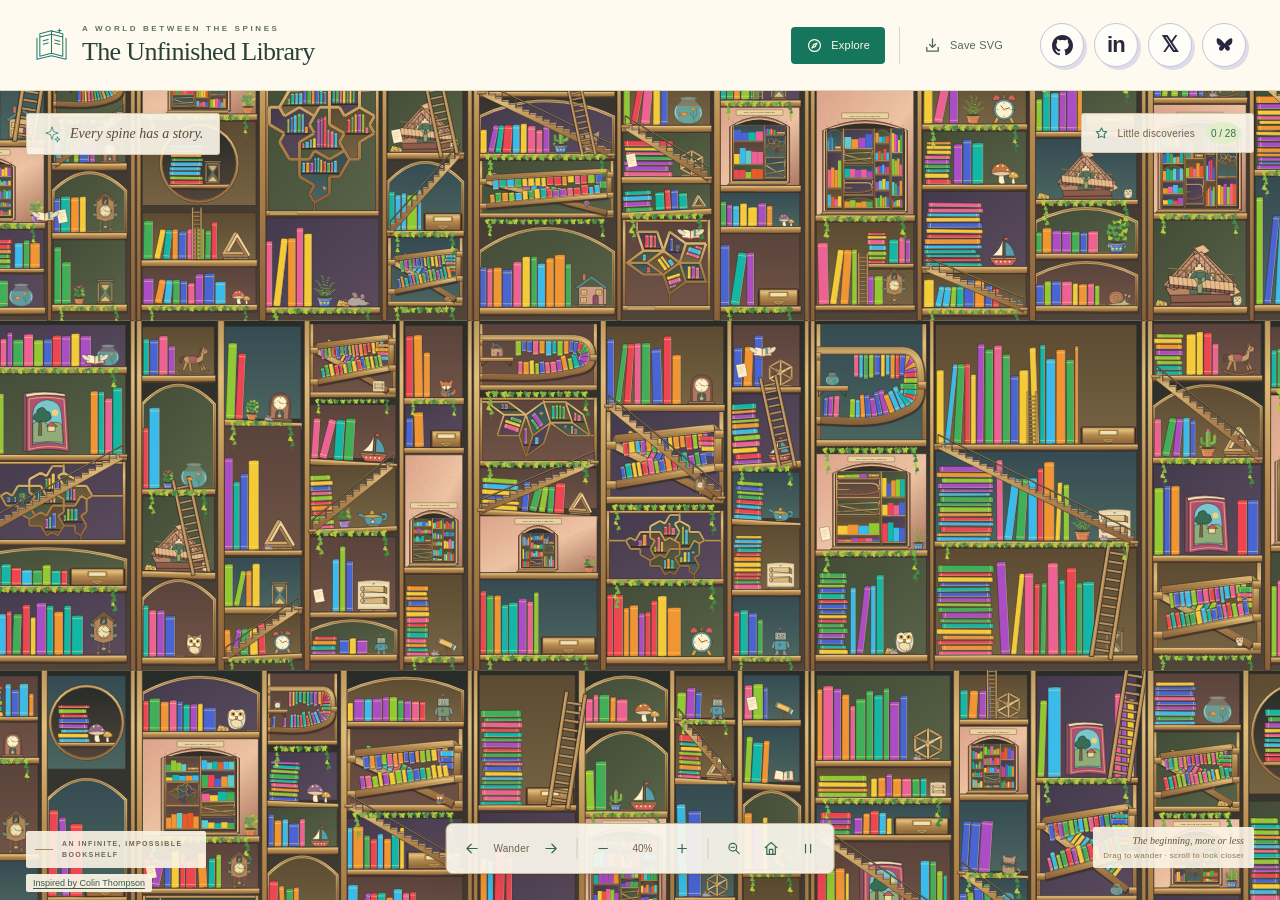
==== commit 00f3f179: "Add an animated card catalogue for finding books" ====
--- a/index.html
+++ b/index.html
@@ -112,6 +112,9 @@
           </button>
         </div>
         <span class="dock-divider" aria-hidden="true"></span>
+        <button id="search-btn" class="icon-button" type="button" aria-label="Search the card catalogue" title="Search the card catalogue" aria-haspopup="dialog" aria-controls="catalogue-search" aria-expanded="false">
+          <svg viewBox="0 0 20 20" aria-hidden="true"><circle cx="8.5" cy="8.5" r="4.5"/><path d="m12 12 4 4M6.5 8.5h4"/></svg>
+        </button>
         <button id="home-btn" class="icon-button" type="button" aria-label="Return to the beginning" title="Return to the beginning (Home)">
           <svg viewBox="0 0 20 20" aria-hidden="true"><path d="m3 9 7-6 7 6M5 8v9h10V8M8 17v-6h4v6"/></svg>
         </button>
@@ -132,6 +135,38 @@
       <a class="inspiration-credit" href="https://en.wikipedia.org/wiki/Colin_Thompson_(writer)" target="_blank" rel="noopener noreferrer">Inspired by Colin Thompson</a>
       <p id="status" class="sr-only" role="status" aria-live="polite"></p>
     </main>
+
+    <dialog id="catalogue-search" class="catalogue-search" aria-label="The card catalogue">
+      <div class="catalogue-cabinet">
+        <button id="catalogue-close" class="catalogue-close" type="button" aria-label="Close the catalogue drawer">
+          <svg viewBox="0 0 20 20" aria-hidden="true"><path d="m5 5 10 10M15 5 5 15"/></svg>
+        </button>
+        <div class="catalogue-tray">
+          <div class="catalogue-paper-stack" aria-hidden="true">
+            <span class="catalogue-divider">A–F</span>
+            <span class="catalogue-divider">G–L</span>
+            <span class="catalogue-divider">M–R</span>
+            <span class="catalogue-divider">S–Z</span>
+          </div>
+          <button id="catalogue-result" class="catalogue-result" type="button">
+            <span id="catalogue-result-number" class="catalogue-card-number"></span>
+            <span id="catalogue-result-title" class="catalogue-card-title"></span>
+            <span id="catalogue-result-author" class="catalogue-card-author"></span>
+            <span id="catalogue-result-original" class="catalogue-card-original"></span>
+            <span class="catalogue-card-action">Find this book <span aria-hidden="true">↗</span></span>
+            <span class="catalogue-card-hole" aria-hidden="true"></span>
+          </button>
+          <form id="catalogue-form" class="catalogue-front" role="search">
+            <div class="catalogue-label-holder">
+              <label for="catalogue-query">Find a book</label>
+              <input id="catalogue-query" type="search" autocomplete="off" spellcheck="false" enterkeyhint="search" placeholder="Start a small search…" autofocus />
+            </div>
+            <span class="catalogue-handle" aria-hidden="true"></span>
+          </form>
+        </div>
+        <p id="catalogue-status" class="sr-only" role="status" aria-live="polite" aria-atomic="true"></p>
+      </div>
+    </dialog>
 
     <dialog id="book-reader" class="book-reader" aria-labelledby="reader-title">
       <div class="reader-heading">
--- a/styles.css
+++ b/styles.css
@@ -71,8 +71,15 @@
 #world .book:hover { filter: brightness(1.12); }
 :is(#world,#motion-world) .discovery:hover { filter: brightness(1.15) drop-shadow(0 0 3px #fee8a4); }
 #world .portal:hover { filter: brightness(1.16); }
+.detail-incoming { animation: detail-arrive var(--detail-duration, 180ms) ease-out both; }
+.detail-outgoing, .detail-outgoing * { pointer-events: none !important; animation-play-state: paused !important; }
+@keyframes detail-arrive { from { opacity: 0; } to { opacity: 1; } }
 /* Decorative foliage can drape over a spine or plaque without hiding its tap target. */
 #world .trailing-vine { pointer-events: none; }
+.catalogue-drawer.is-catalogue-source { visibility: hidden; }
+.catalogue-book-highlight { pointer-events: none; }
+.catalogue-book-glow { fill: none; stroke: #ffe28a; stroke-width: 7; opacity: .8; filter: drop-shadow(0 0 5px #ffd44b); }
+.catalogue-book-outline { fill: none; stroke: #fff5c0; stroke-width: 2.5; }
 
 .intro-chip, .discovery-counter, .navigation-dock, .scene-caption, .view-details, .book-toast { position: absolute; z-index: 2; }
 .intro-chip {
@@ -142,6 +149,140 @@
 .book-look-inside:hover { background: #dae9c7; }
 .book-look-inside svg { width: 16px; height: 16px; }
 
+.catalogue-search {
+  --drawer-origin-x: 50%;
+  --drawer-origin-y: 82%;
+  --drawer-origin-scale: 1;
+  position: fixed;
+  inset: auto;
+  width: min(380px, calc(100vw - 24px));
+  max-width: none;
+  max-height: var(--catalogue-available-height, calc(100dvh - 24px));
+  margin: 0;
+  padding: 0;
+  overflow: visible;
+  border: 0;
+  background: transparent;
+  color: #372719;
+  cursor: default;
+  touch-action: auto;
+}
+.catalogue-search::backdrop { background: #3425150a; }
+.catalogue-cabinet {
+  position: relative;
+  padding: 13px 16px 8px;
+  border: 2px solid #49301f;
+  border-radius: 5px 5px 8px 8px;
+  background: repeating-linear-gradient(2deg, transparent 0 17px, #402b231a 18px, transparent 20px 28px), linear-gradient(90deg, #765234, #a57645 7%, #bc8a55 48%, #875a36 96%, #60422b);
+  box-shadow: inset 0 1px #e5be83, inset 0 -5px #68452c, 0 14px 24px #21180f55, 0 2px 3px #21180f66;
+  transform-origin: var(--drawer-origin-x) var(--drawer-origin-y);
+  max-height: var(--catalogue-available-height, calc(100dvh - 24px));
+  overflow-y: auto;
+}
+.catalogue-close { position: absolute; z-index: 5; top: 4px; right: 4px; display: inline-grid; place-items: center; min-width: 32px; min-height: 32px; padding: 5px; border: 1px solid #583a25; border-radius: 50%; background: #5a3a2699; color: #fff2d1; box-shadow: inset 0 1px #d6a672; }
+.catalogue-close:hover { background: #4d301f; }
+.catalogue-close svg { width: 16px; height: 16px; }
+.catalogue-tray { position: relative; height: 280px; perspective: 800px; isolation: isolate; }
+.catalogue-tray::before { content: ""; position: absolute; inset: 52px -5px 7px; border: 6px solid #563b29; border-radius: 3px; background: linear-gradient(#352c1f, #5e462d); box-shadow: inset 0 4px 10px #24190f99; transform: rotateX(9deg); }
+.catalogue-paper-stack { position: absolute; inset: 0 10px 85px; pointer-events: none; }
+.catalogue-divider { position: absolute; inset: 24px 0 0; padding: 8px 11px; border: 1px solid #baa477; border-radius: 4px 4px 0 0; background: repeating-linear-gradient(#efe1bc 0 17px, #bcc2ac 18px, #efe1bc 19px); color: #81623f; font: 600 10px/1.3 Georgia, serif; box-shadow: 0 -1px 2px #3e2a1722; transform: translateY(10px) rotate(-3deg); transform-origin: 50% 100%; }
+.catalogue-divider:nth-child(2) { inset: 30px 3px 0; padding-left: 72px; background-color: #f3e6c8; transform: rotate(2deg); }
+.catalogue-divider:nth-child(3) { inset: 36px 5px 0; padding-left: 144px; transform: rotate(-1deg); }
+.catalogue-divider:nth-child(4) { inset: 42px 8px 0; padding-left: 215px; transform: rotate(1.5deg); }
+.catalogue-result, .catalogue-departing-card {
+  position: absolute;
+  z-index: 1;
+  right: 16px;
+  bottom: 60px;
+  left: 16px;
+  display: flex;
+  flex-direction: column;
+  align-items: flex-start;
+  height: 193px;
+  padding: 15px 18px 18px;
+  overflow: hidden;
+  border: 1px solid #c3ae80;
+  border-radius: 4px 4px 1px 1px;
+  background: linear-gradient(90deg, transparent 29px, #c15a5433 30px, transparent 31px), repeating-linear-gradient(#fff5d6 0 23px, #8bada947 24px, #fff5d6 25px);
+  box-shadow: 0 1px 3px #39261966, inset 0 0 15px #bd95572b;
+  color: #392f25;
+  text-align: left;
+  transform: translateY(10px) rotate(-1deg);
+  transform-origin: 50% 100%;
+  transition: transform 360ms cubic-bezier(.2,.8,.2,1), box-shadow 360ms;
+}
+.catalogue-card-number { margin-bottom: 10px; font: 9px/1.3 "Courier New", monospace; color: #786744; letter-spacing: 1px; }
+.catalogue-card-title { max-width: 100%; margin-bottom: 7px; font: 600 19px/1.14 Georgia, "Times New Roman", serif; overflow-wrap: anywhere; }
+.catalogue-card-author { font: 11px/1.35 "Courier New", monospace; }
+.catalogue-card-original { max-width: 100%; margin-top: 6px; font: italic 10px/1.4 Georgia, "Times New Roman", serif; color: #675941; }
+.catalogue-card-action { margin-top: auto; padding-top: 8px; color: #2f6455; font-size: 10px; font-weight: 600; }
+.catalogue-card-hole { position: absolute; bottom: 9px; left: calc(50% - 3px); width: 6px; height: 6px; border: 1px solid #ab986c; border-radius: 50%; background: #684c2d; box-shadow: inset 0 1px 2px #312316; }
+.catalogue-result:not(:disabled):hover, .catalogue-search.is-raised .catalogue-result { transform: translateY(-28px) rotate(0deg); box-shadow: 0 7px 12px #39261944; }
+.catalogue-result:focus-visible { outline: 3px solid #146e58; outline-offset: 3px; transform: translateY(-28px); }
+.catalogue-result:disabled { cursor: default; }
+.catalogue-departing-card { z-index: 2; pointer-events: none; transition: none; }
+.has-no-result #catalogue-result .catalogue-card-title { font-style: italic; }
+.has-no-result #catalogue-result .catalogue-card-action { visibility: hidden; }
+.catalogue-front {
+  position: absolute;
+  z-index: 3;
+  inset: auto -7px 0;
+  height: 99px;
+  padding: 10px 27px 20px;
+  border: 2px solid #50341f;
+  border-radius: 3px 3px 5px 5px;
+  background: repeating-linear-gradient(1deg, transparent 0 15px, #62412a33 17px, transparent 19px 31px), linear-gradient(90deg, #895b34, #bc8a52 12%, #be8e55 50%, #9b6b3b);
+  box-shadow: inset 0 2px #e4b97a, inset 0 -4px #674125, 0 -3px 6px #3a291e33;
+}
+.catalogue-label-holder { position: relative; padding: 8px 15px 10px; border: 0; border-radius: 1px; background: #fff2cd; }
+.catalogue-label-holder:focus-within { background: #fff9e7; }
+.catalogue-label-holder label { display: block; margin-bottom: 2px; font: 600 9px/1.1 Georgia, "Times New Roman", serif; color: #6c5835; letter-spacing: .8px; text-transform: uppercase; }
+#catalogue-query { display: block; width: 100%; min-width: 0; min-height: 26px; margin: 0; padding: 0; border: 0; border-radius: 0; outline: none; appearance: none; -webkit-appearance: none; background: transparent; color: #342c23; font: 16px/1.45 Georgia, "Times New Roman", serif; caret-color: #30694f; }
+#catalogue-query:focus-visible { outline: none; color: #203f30; }
+#catalogue-query::placeholder { color: #89785b; opacity: 1; font-style: italic; }
+.catalogue-handle { position: absolute; bottom: 8px; left: calc(50% - 24px); width: 48px; height: 11px; border: 3px solid #a87d36; border-top-width: 2px; border-radius: 2px 2px 9px 9px; box-shadow: 0 1px #e6c079, 0 3px 3px #49301d66, inset 0 1px #e2bd78; }
+.catalogue-search.is-opening .catalogue-cabinet { animation: catalogue-drawer-open 420ms cubic-bezier(.2,.7,.2,1) both; }
+.catalogue-search.is-opening .catalogue-divider { animation: catalogue-paper-arrive 420ms ease-out both; }
+.catalogue-search.is-closing .catalogue-cabinet { animation: catalogue-drawer-close 280ms ease-in both; pointer-events: none; }
+.catalogue-result.is-arriving { animation: catalogue-card-arrive 280ms cubic-bezier(.2,.7,.2,1) both; }
+.catalogue-departing-card.is-departing { animation: catalogue-card-away 280ms cubic-bezier(.4,0,.8,.4) both; }
+@keyframes catalogue-drawer-open { from { opacity: .25; transform: translateY(-15px) scale(var(--drawer-origin-scale)) rotateX(-15deg); } to { opacity: 1; transform: translateY(0) scale(1) rotateX(0deg); } }
+@keyframes catalogue-drawer-close { to { opacity: 0; transform: translateY(-18px) scale(.9) rotateX(12deg); } }
+@keyframes catalogue-paper-arrive { from { opacity: 0; transform: translateY(45px) rotateX(-35deg); } }
+@keyframes catalogue-card-arrive { from { opacity: 0; transform: translateY(-30px) rotateX(55deg) rotate(-1deg); } to { opacity: 1; transform: translateY(10px) rotate(-1deg); } }
+@keyframes catalogue-card-away { from { opacity: 1; transform: var(--catalogue-depart-from, translateY(10px) rotate(-1deg)); } to { opacity: 0; transform: translateY(30px) rotateX(-65deg) rotate(-1deg); } }
+@media (max-width: 600px) {
+  .navigation-dock { gap: 2px; padding-inline: 6px; }
+  .navigation-dock .dock-caption { display: none; }
+  .navigation-dock .dock-divider { margin-inline: 3px; }
+  .catalogue-cabinet { padding-inline: 12px; }
+  .catalogue-front { padding-inline: 18px; }
+  .catalogue-result, .catalogue-departing-card { right: 9px; left: 9px; padding-inline: 14px; }
+  .catalogue-card-title { font-size: 18px; }
+}
+@media (max-height: 540px) {
+  .catalogue-cabinet { padding-top: 6px; padding-bottom: 4px; }
+  .catalogue-tray { height: 225px; }
+  .catalogue-result, .catalogue-departing-card { height: 158px; bottom: 55px; padding-top: 9px; }
+  .catalogue-card-number { margin-bottom: 5px; }
+  .catalogue-card-title { font-size: 16px; margin-bottom: 4px; }
+  .catalogue-card-original { margin-top: 3px; font-size: 9px; }
+  .catalogue-card-action { padding-top: 3px; }
+}
+.catalogue-search.is-cramped .catalogue-cabinet { padding-top: 6px; padding-bottom: 4px; }
+.catalogue-search.is-cramped .catalogue-tray { height: 225px; }
+.catalogue-search.is-cramped :is(.catalogue-result,.catalogue-departing-card) { height: 158px; bottom: 55px; padding-top: 9px; }
+.catalogue-search.is-cramped .catalogue-card-number { margin-bottom: 5px; }
+.catalogue-search.is-cramped .catalogue-card-title { font-size: 16px; margin-bottom: 4px; }
+.catalogue-search.is-cramped .catalogue-card-original { margin-top: 3px; font-size: 9px; }
+.catalogue-search.is-cramped .catalogue-card-action { padding-top: 3px; }
+@media (pointer: coarse) {
+  .catalogue-close { min-width: 40px; min-height: 40px; }
+}
+@media (prefers-reduced-motion: reduce) {
+  .catalogue-search :is(.catalogue-cabinet,.catalogue-divider,.catalogue-result,.catalogue-departing-card) { animation: none !important; transition: none; }
+}
+
 .book-reader {
   --cover-color: #27877c;
   --cover-ink: #fff2c1;
@@ -518,6 +659,7 @@
   .running-mouse, .flying-book-motion, .twinkle, .swimming-fish,
   .fish-tail, .clock-pendulum, .falling-leaf, .rocking-horse { animation: none; }
   .nano-writing-hand { animation: none; }
+  .detail-incoming { animation: none; }
   .button { transition: none; }
   .social-link { transition: none; }
   .book-reader.is-opening :is(.reader-volume, .reader-cover, .reader-title-leaf, .reader-page-edge),
